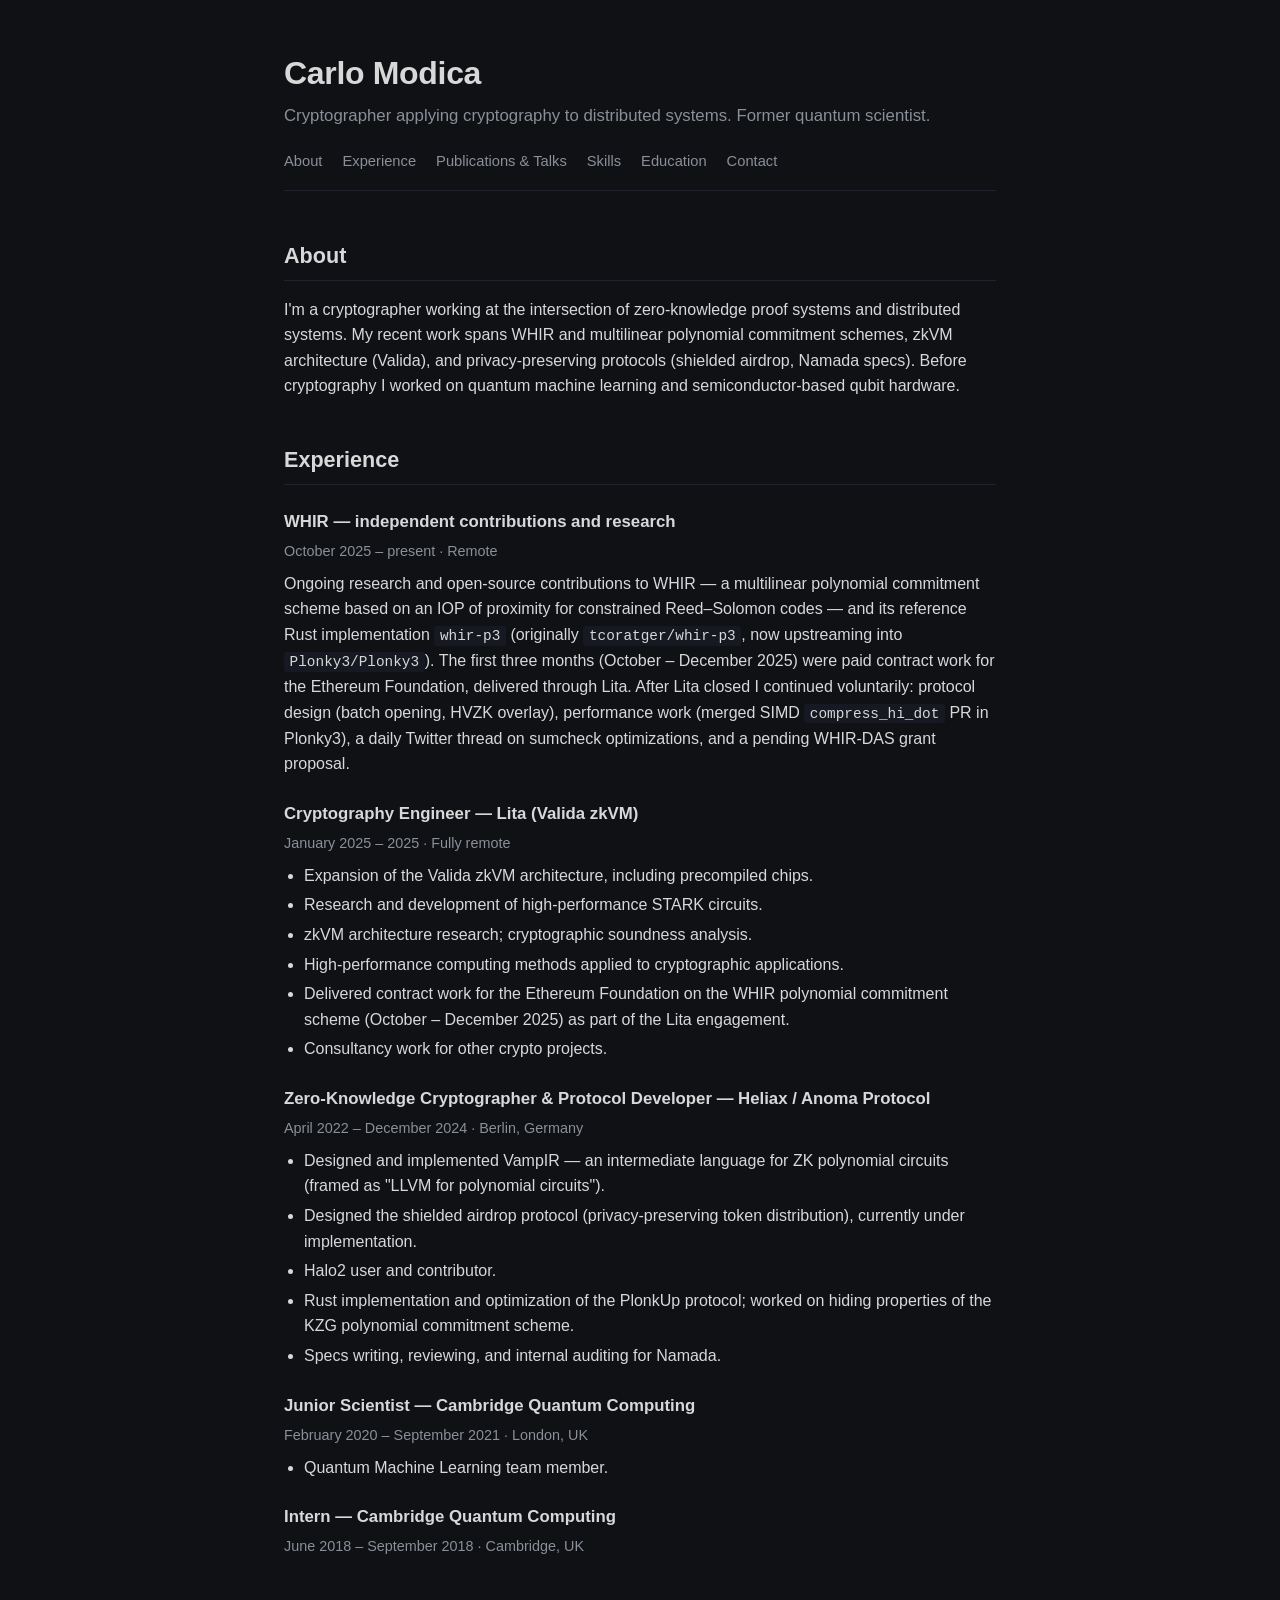
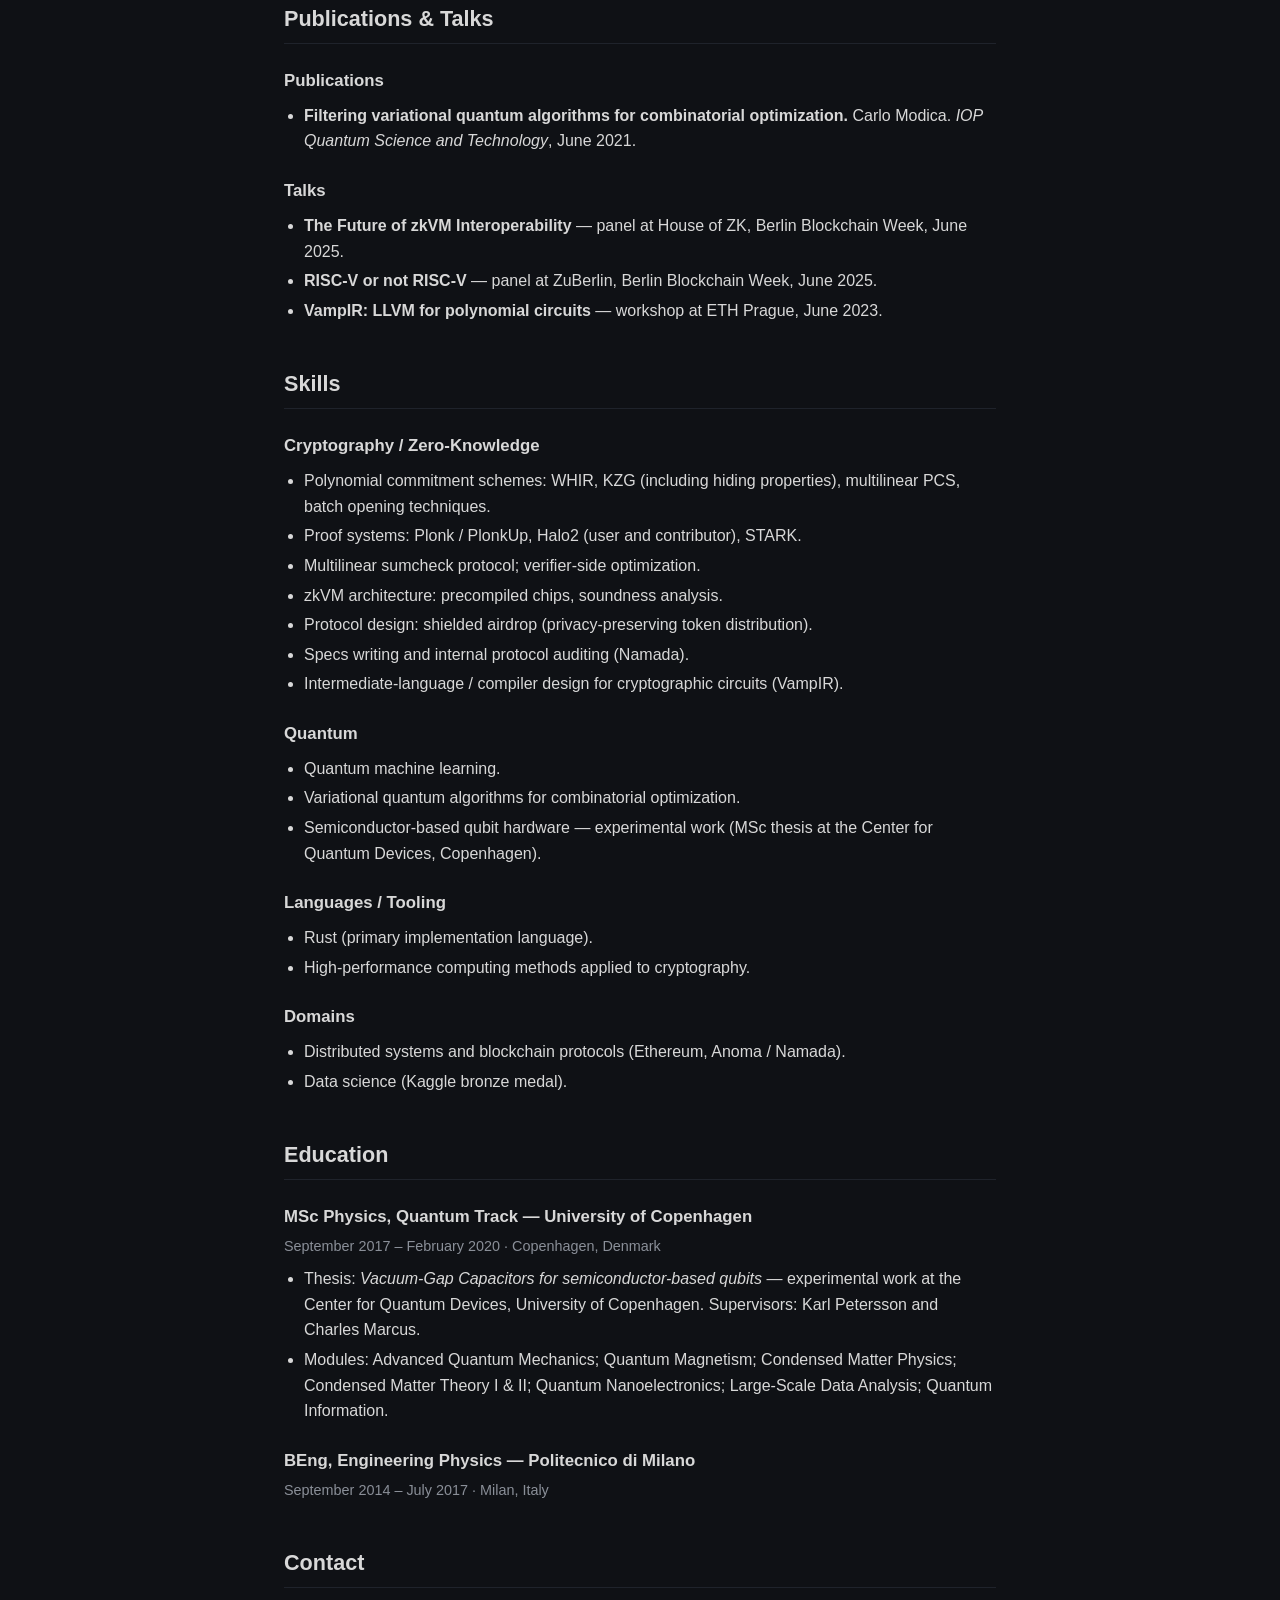
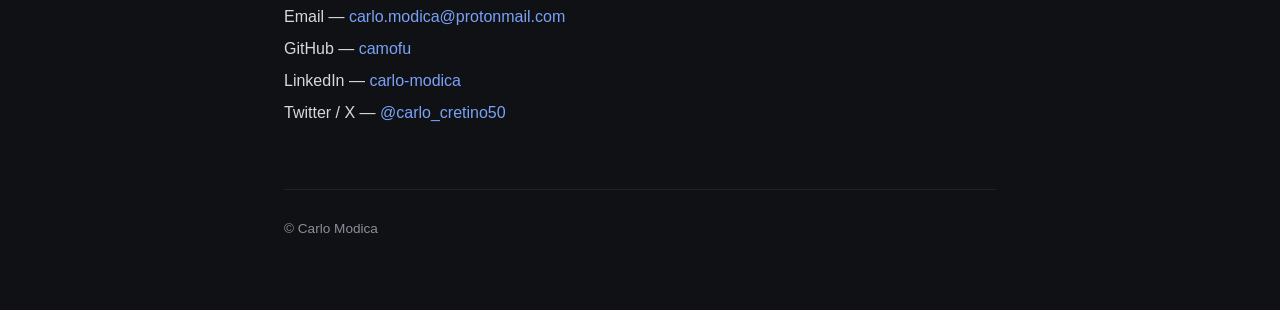
==== about.html @ 0daebffe "Add white landing with chatbot UI and portrait, move CV to about.html Landing page features a chat i" ====
<!DOCTYPE html>
<html lang="en">
<head>
<meta charset="utf-8">
<meta name="viewport" content="width=device-width, initial-scale=1">
<title>Carlo Modica</title>
<link rel="stylesheet" href="style.css">
</head>
<body>
<main>

<header>
  <h1>Carlo Modica</h1>
  <p class="tagline">Cryptographer applying cryptography to distributed systems. Former quantum scientist.</p>
  <nav>
    <a href="#about">About</a>
    <a href="#experience">Experience</a>
    <a href="#publications">Publications &amp; Talks</a>
    <a href="#skills">Skills</a>
    <a href="#education">Education</a>
    <a href="#contact">Contact</a>
  </nav>
</header>

<section id="about">
  <h2>About</h2>
  <p>I'm a cryptographer working at the intersection of zero-knowledge proof systems and distributed systems. My recent work spans WHIR and multilinear polynomial commitment schemes, zkVM architecture (Valida), and privacy-preserving protocols (shielded airdrop, Namada specs). Before cryptography I worked on quantum machine learning and semiconductor-based qubit hardware.</p>
</section>

<section id="experience">
  <h2>Experience</h2>

  <article>
    <h3>WHIR — independent contributions and research</h3>
    <p class="meta">October 2025 – present · Remote</p>
    <p>Ongoing research and open-source contributions to WHIR — a multilinear polynomial commitment scheme based on an IOP of proximity for constrained Reed–Solomon codes — and its reference Rust implementation <code>whir-p3</code> (originally <code>tcoratger/whir-p3</code>, now upstreaming into <code>Plonky3/Plonky3</code>). The first three months (October – December 2025) were paid contract work for the Ethereum Foundation, delivered through Lita. After Lita closed I continued voluntarily: protocol design (batch opening, HVZK overlay), performance work (merged SIMD <code>compress_hi_dot</code> PR in Plonky3), a daily Twitter thread on sumcheck optimizations, and a pending WHIR-DAS grant proposal.</p>
  </article>

  <article>
    <h3>Cryptography Engineer — Lita (Valida zkVM)</h3>
    <p class="meta">January 2025 – 2025 · Fully remote</p>
    <ul>
      <li>Expansion of the Valida zkVM architecture, including precompiled chips.</li>
      <li>Research and development of high-performance STARK circuits.</li>
      <li>zkVM architecture research; cryptographic soundness analysis.</li>
      <li>High-performance computing methods applied to cryptographic applications.</li>
      <li>Delivered contract work for the Ethereum Foundation on the WHIR polynomial commitment scheme (October – December 2025) as part of the Lita engagement.</li>
      <li>Consultancy work for other crypto projects.</li>
    </ul>
  </article>

  <article>
    <h3>Zero-Knowledge Cryptographer &amp; Protocol Developer — Heliax / Anoma Protocol</h3>
    <p class="meta">April 2022 – December 2024 · Berlin, Germany</p>
    <ul>
      <li>Designed and implemented VampIR — an intermediate language for ZK polynomial circuits (framed as "LLVM for polynomial circuits").</li>
      <li>Designed the shielded airdrop protocol (privacy-preserving token distribution), currently under implementation.</li>
      <li>Halo2 user and contributor.</li>
      <li>Rust implementation and optimization of the PlonkUp protocol; worked on hiding properties of the KZG polynomial commitment scheme.</li>
      <li>Specs writing, reviewing, and internal auditing for Namada.</li>
    </ul>
  </article>

  <article>
    <h3>Junior Scientist — Cambridge Quantum Computing</h3>
    <p class="meta">February 2020 – September 2021 · London, UK</p>
    <ul>
      <li>Quantum Machine Learning team member.</li>
    </ul>
  </article>

  <article>
    <h3>Intern — Cambridge Quantum Computing</h3>
    <p class="meta">June 2018 – September 2018 · Cambridge, UK</p>
  </article>
</section>

<section id="publications">
  <h2>Publications &amp; Talks</h2>

  <h3>Publications</h3>
  <ul>
    <li><strong>Filtering variational quantum algorithms for combinatorial optimization.</strong> Carlo Modica. <em>IOP Quantum Science and Technology</em>, June 2021.</li>
  </ul>

  <h3>Talks</h3>
  <ul>
    <li><strong>The Future of zkVM Interoperability</strong> — panel at House of ZK, Berlin Blockchain Week, June 2025.</li>
    <li><strong>RISC-V or not RISC-V</strong> — panel at ZuBerlin, Berlin Blockchain Week, June 2025.</li>
    <li><strong>VampIR: LLVM for polynomial circuits</strong> — workshop at ETH Prague, June 2023.</li>
  </ul>
</section>

<section id="skills">
  <h2>Skills</h2>

  <h3>Cryptography / Zero-Knowledge</h3>
  <ul>
    <li>Polynomial commitment schemes: WHIR, KZG (including hiding properties), multilinear PCS, batch opening techniques.</li>
    <li>Proof systems: Plonk / PlonkUp, Halo2 (user and contributor), STARK.</li>
    <li>Multilinear sumcheck protocol; verifier-side optimization.</li>
    <li>zkVM architecture: precompiled chips, soundness analysis.</li>
    <li>Protocol design: shielded airdrop (privacy-preserving token distribution).</li>
    <li>Specs writing and internal protocol auditing (Namada).</li>
    <li>Intermediate-language / compiler design for cryptographic circuits (VampIR).</li>
  </ul>

  <h3>Quantum</h3>
  <ul>
    <li>Quantum machine learning.</li>
    <li>Variational quantum algorithms for combinatorial optimization.</li>
    <li>Semiconductor-based qubit hardware — experimental work (MSc thesis at the Center for Quantum Devices, Copenhagen).</li>
  </ul>

  <h3>Languages / Tooling</h3>
  <ul>
    <li>Rust (primary implementation language).</li>
    <li>High-performance computing methods applied to cryptography.</li>
  </ul>

  <h3>Domains</h3>
  <ul>
    <li>Distributed systems and blockchain protocols (Ethereum, Anoma / Namada).</li>
    <li>Data science (Kaggle bronze medal).</li>
  </ul>
</section>

<section id="education">
  <h2>Education</h2>

  <article>
    <h3>MSc Physics, Quantum Track — University of Copenhagen</h3>
    <p class="meta">September 2017 – February 2020 · Copenhagen, Denmark</p>
    <ul>
      <li>Thesis: <em>Vacuum-Gap Capacitors for semiconductor-based qubits</em> — experimental work at the Center for Quantum Devices, University of Copenhagen. Supervisors: Karl Petersson and Charles Marcus.</li>
      <li>Modules: Advanced Quantum Mechanics; Quantum Magnetism; Condensed Matter Physics; Condensed Matter Theory I &amp; II; Quantum Nanoelectronics; Large-Scale Data Analysis; Quantum Information.</li>
    </ul>
  </article>

  <article>
    <h3>BEng, Engineering Physics — Politecnico di Milano</h3>
    <p class="meta">September 2014 – July 2017 · Milan, Italy</p>
  </article>
</section>

<section id="contact">
  <h2>Contact</h2>
  <ul class="contact-list">
    <li>Email — <a href="mailto:carlo.modica@protonmail.com">carlo.modica@protonmail.com</a></li>
    <li>GitHub — <a href="https://github.com/camofu">camofu</a></li>
    <li>LinkedIn — <a href="https://www.linkedin.com/in/carlo-modica/">carlo-modica</a></li>
    <li>Twitter / X — <a href="https://x.com/carlo_cretino50">@carlo_cretino50</a></li>
  </ul>
</section>

<footer>
  <p>&copy; Carlo Modica</p>
</footer>

</main>
</body>
</html>
---- style.css ----
:root {
  --bg: #0f1115;
  --fg: #d8d8d8;
  --muted: #8a8f98;
  --accent: #7aa2f7;
  --rule: #1f232b;
  --code-bg: #161922;
}

* { box-sizing: border-box; }

html, body {
  margin: 0;
  padding: 0;
  background: var(--bg);
  color: var(--fg);
  font-family: -apple-system, BlinkMacSystemFont, "Segoe UI", Roboto, "Helvetica Neue", Arial, sans-serif;
  font-size: 16px;
  line-height: 1.6;
  -webkit-font-smoothing: antialiased;
}

main {
  max-width: 760px;
  margin: 0 auto;
  padding: 3rem 1.5rem 4rem;
}

header {
  margin-bottom: 3rem;
}

header h1 {
  font-size: 2rem;
  margin: 0 0 0.25rem;
  font-weight: 600;
  letter-spacing: -0.01em;
}

.tagline {
  color: var(--muted);
  margin: 0 0 1.25rem;
  font-size: 1.05rem;
}

nav {
  display: flex;
  flex-wrap: wrap;
  gap: 0.25rem 1.25rem;
  padding-bottom: 1rem;
  border-bottom: 1px solid var(--rule);
}

nav a {
  color: var(--muted);
  text-decoration: none;
  font-size: 0.92rem;
}

nav a:hover {
  color: var(--accent);
}

section {
  margin-top: 2.75rem;
}

h2 {
  font-size: 1.35rem;
  margin: 0 0 1rem;
  font-weight: 600;
  padding-bottom: 0.4rem;
  border-bottom: 1px solid var(--rule);
}

h3 {
  font-size: 1.05rem;
  margin: 1.5rem 0 0.25rem;
  font-weight: 600;
}

article + article {
  margin-top: 1.5rem;
}

.meta {
  color: var(--muted);
  font-size: 0.9rem;
  margin: 0 0 0.5rem;
}

p {
  margin: 0.5rem 0;
}

ul {
  margin: 0.5rem 0;
  padding-left: 1.25rem;
}

li {
  margin: 0.25rem 0;
}

a {
  color: var(--accent);
  text-decoration: none;
}

a:hover {
  text-decoration: underline;
}

code {
  background: var(--code-bg);
  padding: 0.1rem 0.35rem;
  border-radius: 3px;
  font-size: 0.9em;
  font-family: "SF Mono", Menlo, Consolas, monospace;
}

.contact-list {
  list-style: none;
  padding: 0;
}

.contact-list li {
  margin: 0.4rem 0;
}

footer {
  margin-top: 4rem;
  padding-top: 1.25rem;
  border-top: 1px solid var(--rule);
  color: var(--muted);
  font-size: 0.85rem;
}
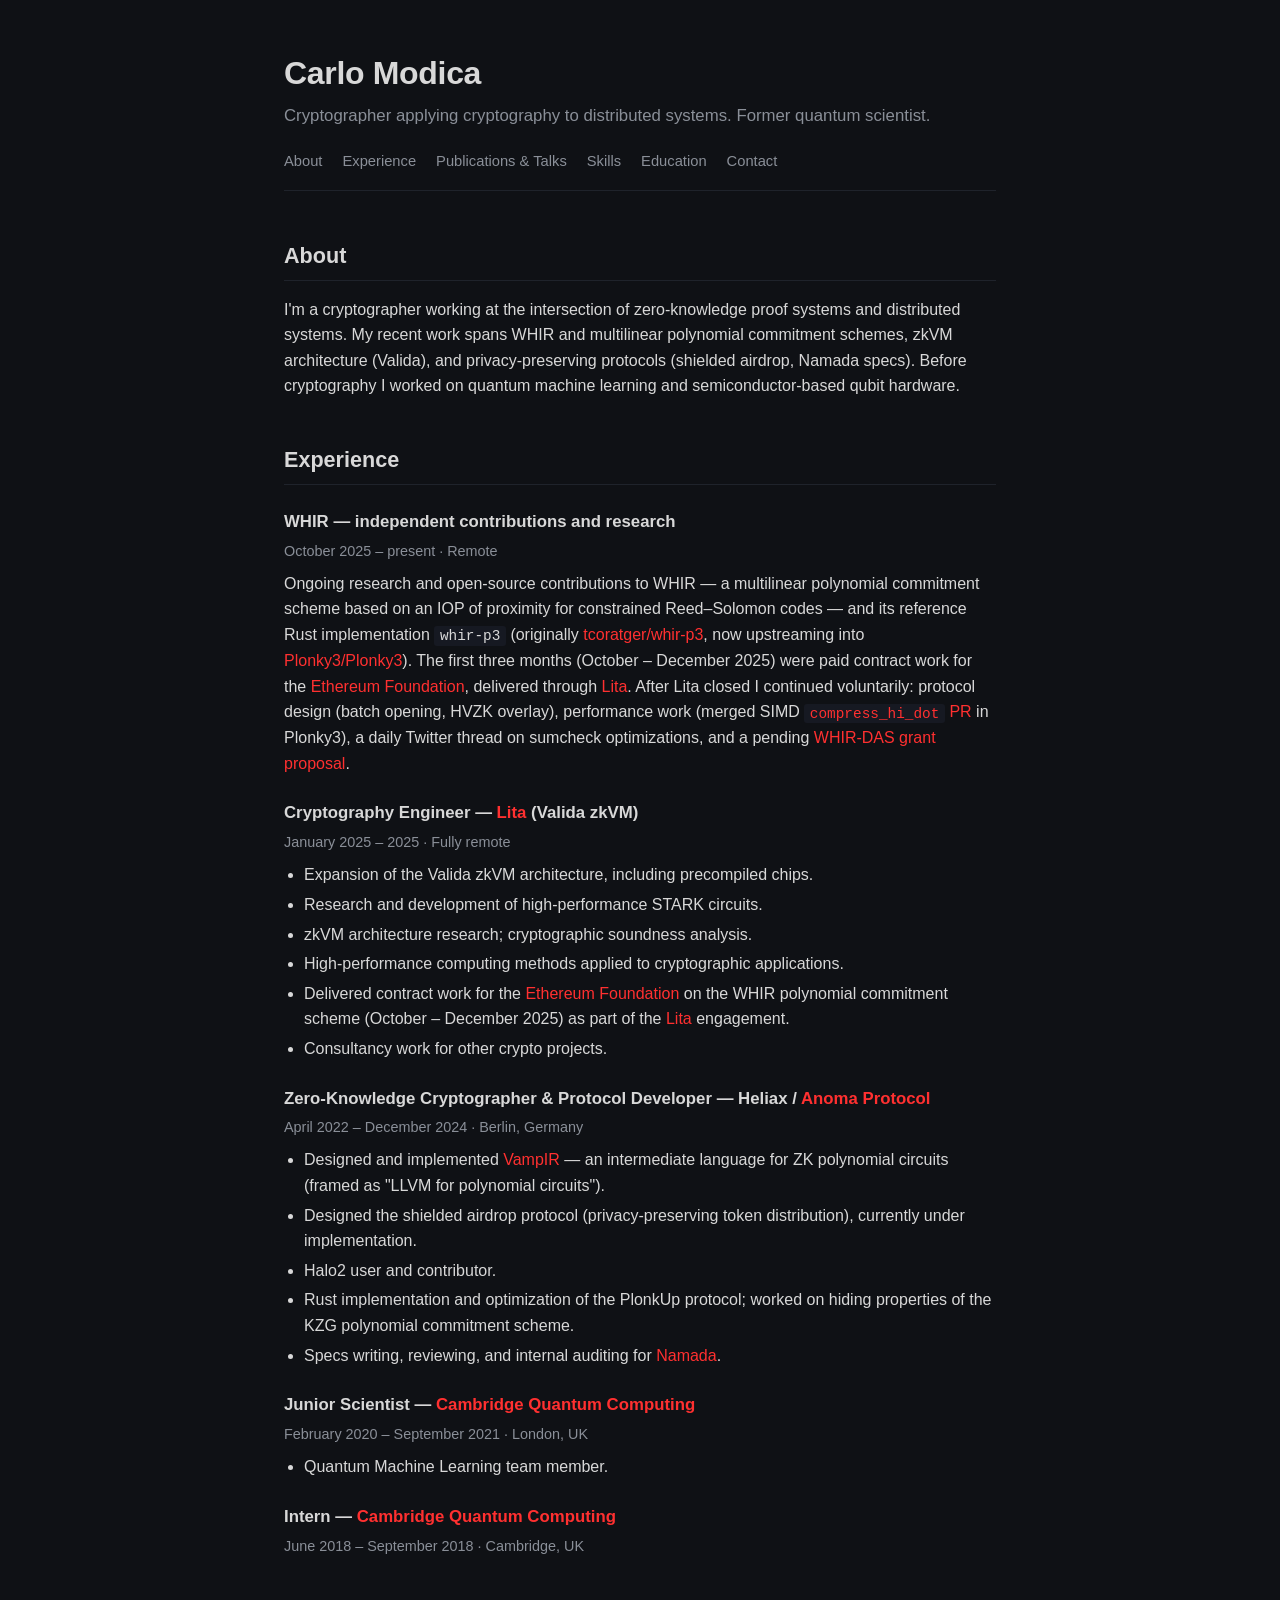
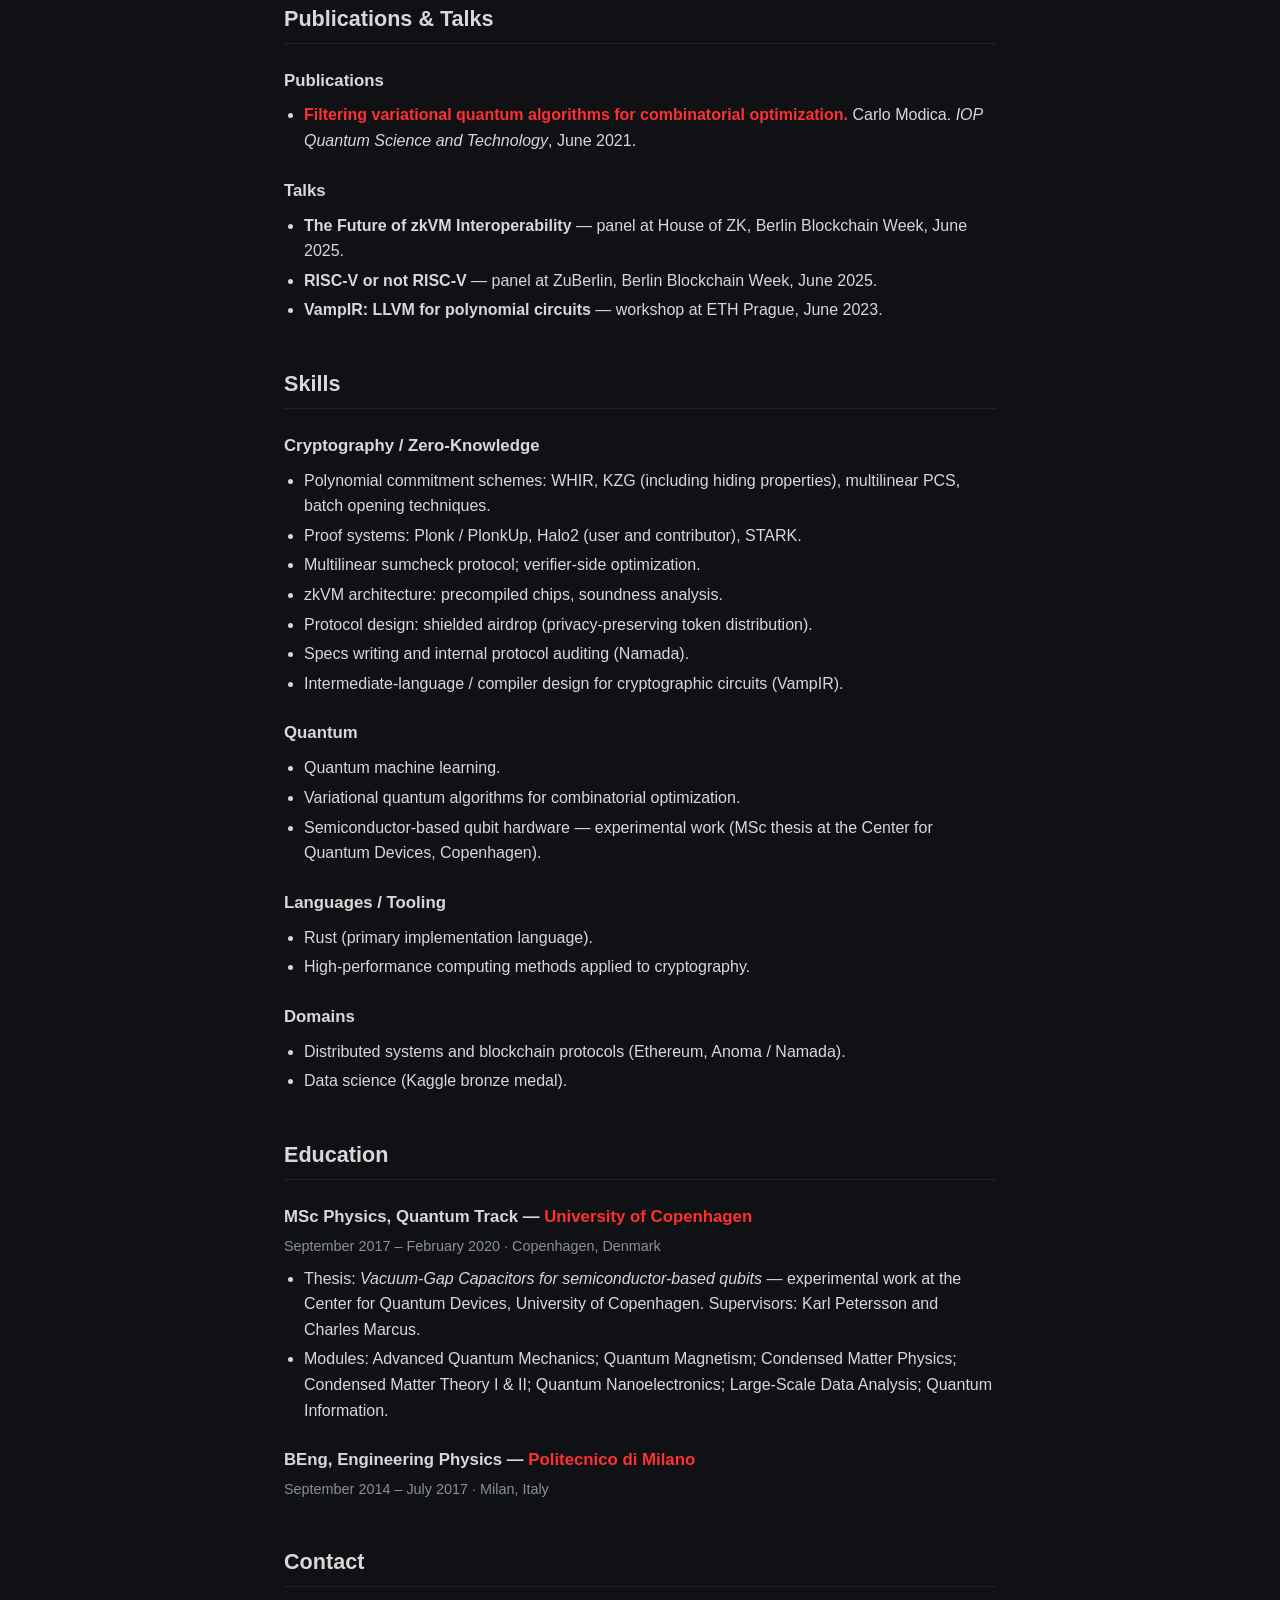
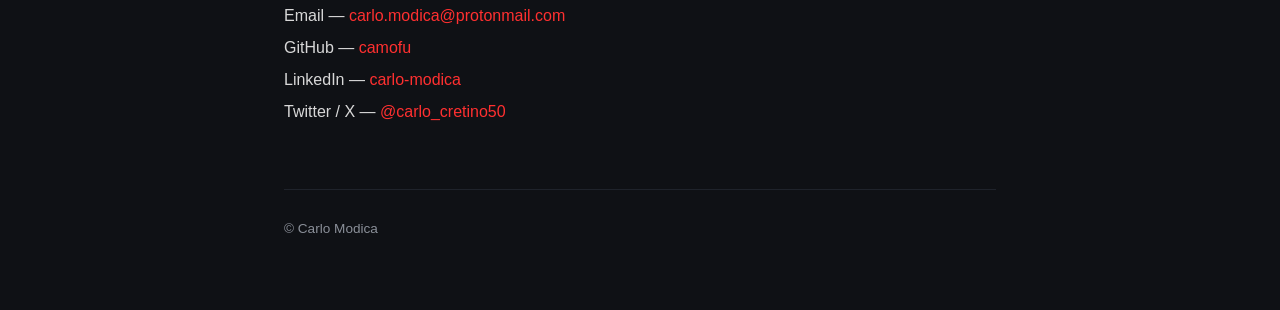
==== commit 2044335f: "Add CV links across about page; switch link color to red Co-Authored-By: Claude Opus 4.7 (1M context" ====
--- a/about.html
+++ b/about.html
@@ -33,36 +33,36 @@
   <article>
     <h3>WHIR — independent contributions and research</h3>
     <p class="meta">October 2025 – present · Remote</p>
-    <p>Ongoing research and open-source contributions to WHIR — a multilinear polynomial commitment scheme based on an IOP of proximity for constrained Reed–Solomon codes — and its reference Rust implementation <code>whir-p3</code> (originally <code>tcoratger/whir-p3</code>, now upstreaming into <code>Plonky3/Plonky3</code>). The first three months (October – December 2025) were paid contract work for the Ethereum Foundation, delivered through Lita. After Lita closed I continued voluntarily: protocol design (batch opening, HVZK overlay), performance work (merged SIMD <code>compress_hi_dot</code> PR in Plonky3), a daily Twitter thread on sumcheck optimizations, and a pending WHIR-DAS grant proposal.</p>
+    <p>Ongoing research and open-source contributions to WHIR — a multilinear polynomial commitment scheme based on an IOP of proximity for constrained Reed–Solomon codes — and its reference Rust implementation <code>whir-p3</code> (originally <a href="https://github.com/tcoratger/whir-p3">tcoratger/whir-p3</a>, now upstreaming into <a href="https://github.com/Plonky3/Plonky3">Plonky3/Plonky3</a>). The first three months (October – December 2025) were paid contract work for the <a href="https://ethereum.foundation/">Ethereum Foundation</a>, delivered through <a href="https://www.lita.foundation/">Lita</a>. After Lita closed I continued voluntarily: protocol design (batch opening, HVZK overlay), performance work (merged SIMD <a href="https://github.com/Plonky3/Plonky3/pull/1574"><code>compress_hi_dot</code> PR</a> in Plonky3), a daily Twitter thread on sumcheck optimizations, and a pending <a href="https://github.com/camofu/whir-das">WHIR-DAS grant proposal</a>.</p>
   </article>
 
   <article>
-    <h3>Cryptography Engineer — Lita (Valida zkVM)</h3>
+    <h3>Cryptography Engineer — <a href="https://www.lita.foundation/">Lita</a> (Valida zkVM)</h3>
     <p class="meta">January 2025 – 2025 · Fully remote</p>
     <ul>
       <li>Expansion of the Valida zkVM architecture, including precompiled chips.</li>
       <li>Research and development of high-performance STARK circuits.</li>
       <li>zkVM architecture research; cryptographic soundness analysis.</li>
       <li>High-performance computing methods applied to cryptographic applications.</li>
-      <li>Delivered contract work for the Ethereum Foundation on the WHIR polynomial commitment scheme (October – December 2025) as part of the Lita engagement.</li>
+      <li>Delivered contract work for the <a href="https://ethereum.foundation/">Ethereum Foundation</a> on the WHIR polynomial commitment scheme (October – December 2025) as part of the <a href="https://www.lita.foundation/">Lita</a> engagement.</li>
       <li>Consultancy work for other crypto projects.</li>
     </ul>
   </article>
 
   <article>
-    <h3>Zero-Knowledge Cryptographer &amp; Protocol Developer — Heliax / Anoma Protocol</h3>
+    <h3>Zero-Knowledge Cryptographer &amp; Protocol Developer — Heliax / <a href="https://anoma.net/">Anoma Protocol</a></h3>
     <p class="meta">April 2022 – December 2024 · Berlin, Germany</p>
     <ul>
-      <li>Designed and implemented VampIR — an intermediate language for ZK polynomial circuits (framed as "LLVM for polynomial circuits").</li>
+      <li>Designed and implemented <a href="https://github.com/anoma/vamp-ir">VampIR</a> — an intermediate language for ZK polynomial circuits (framed as "LLVM for polynomial circuits").</li>
       <li>Designed the shielded airdrop protocol (privacy-preserving token distribution), currently under implementation.</li>
       <li>Halo2 user and contributor.</li>
       <li>Rust implementation and optimization of the PlonkUp protocol; worked on hiding properties of the KZG polynomial commitment scheme.</li>
-      <li>Specs writing, reviewing, and internal auditing for Namada.</li>
+      <li>Specs writing, reviewing, and internal auditing for <a href="https://namada.net/">Namada</a>.</li>
     </ul>
   </article>
 
   <article>
-    <h3>Junior Scientist — Cambridge Quantum Computing</h3>
+    <h3>Junior Scientist — <a href="https://www.quantinuum.com/">Cambridge Quantum Computing</a></h3>
     <p class="meta">February 2020 – September 2021 · London, UK</p>
     <ul>
       <li>Quantum Machine Learning team member.</li>
@@ -70,7 +70,7 @@
   </article>
 
   <article>
-    <h3>Intern — Cambridge Quantum Computing</h3>
+    <h3>Intern — <a href="https://www.quantinuum.com/">Cambridge Quantum Computing</a></h3>
     <p class="meta">June 2018 – September 2018 · Cambridge, UK</p>
   </article>
 </section>
@@ -80,7 +80,7 @@
 
   <h3>Publications</h3>
   <ul>
-    <li><strong>Filtering variational quantum algorithms for combinatorial optimization.</strong> Carlo Modica. <em>IOP Quantum Science and Technology</em>, June 2021.</li>
+    <li><strong><a href="https://iopscience.iop.org/article/10.1088/2058-9565/ac3e54/meta">Filtering variational quantum algorithms for combinatorial optimization.</a></strong> Carlo Modica. <em>IOP Quantum Science and Technology</em>, June 2021.</li>
   </ul>
 
   <h3>Talks</h3>
@@ -129,7 +129,7 @@
   <h2>Education</h2>
 
   <article>
-    <h3>MSc Physics, Quantum Track — University of Copenhagen</h3>
+    <h3>MSc Physics, Quantum Track — <a href="https://www.ku.dk/en">University of Copenhagen</a></h3>
     <p class="meta">September 2017 – February 2020 · Copenhagen, Denmark</p>
     <ul>
       <li>Thesis: <em>Vacuum-Gap Capacitors for semiconductor-based qubits</em> — experimental work at the Center for Quantum Devices, University of Copenhagen. Supervisors: Karl Petersson and Charles Marcus.</li>
@@ -138,7 +138,7 @@
   </article>
 
   <article>
-    <h3>BEng, Engineering Physics — Politecnico di Milano</h3>
+    <h3>BEng, Engineering Physics — <a href="https://www.polimi.it/en">Politecnico di Milano</a></h3>
     <p class="meta">September 2014 – July 2017 · Milan, Italy</p>
   </article>
 </section>
--- a/style.css
+++ b/style.css
@@ -2,7 +2,7 @@
   --bg: #0f1115;
   --fg: #d8d8d8;
   --muted: #8a8f98;
-  --accent: #7aa2f7;
+  --accent: #ff3030;
   --rule: #1f232b;
   --code-bg: #161922;
 }
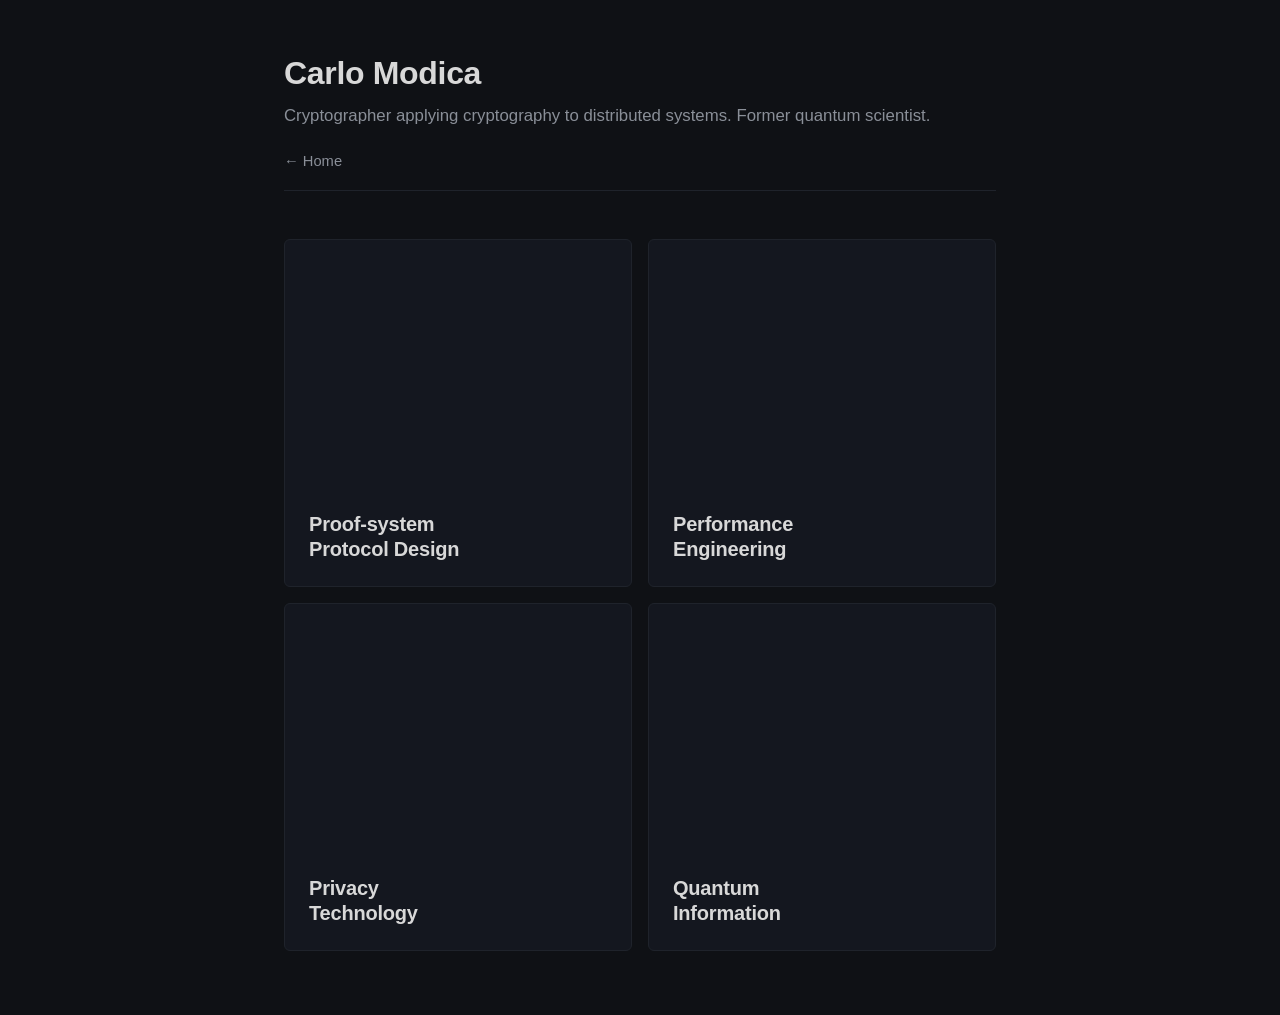
==== commit 94368931: "Replace about CV with topical tile grid; wire chatbot to backend API About page now shows a 2x2 grid" ====
--- a/about.html
+++ b/about.html
@@ -3,7 +3,7 @@
 <head>
 <meta charset="utf-8">
 <meta name="viewport" content="width=device-width, initial-scale=1">
-<title>Carlo Modica</title>
+<title>Carlo Modica — About</title>
 <link rel="stylesheet" href="style.css">
 </head>
 <body>
@@ -13,149 +13,24 @@
   <h1>Carlo Modica</h1>
   <p class="tagline">Cryptographer applying cryptography to distributed systems. Former quantum scientist.</p>
   <nav>
-    <a href="#about">About</a>
-    <a href="#experience">Experience</a>
-    <a href="#publications">Publications &amp; Talks</a>
-    <a href="#skills">Skills</a>
-    <a href="#education">Education</a>
-    <a href="#contact">Contact</a>
+    <a href="index.html">← Home</a>
   </nav>
 </header>
 
-<section id="about">
-  <h2>About</h2>
-  <p>I'm a cryptographer working at the intersection of zero-knowledge proof systems and distributed systems. My recent work spans WHIR and multilinear polynomial commitment schemes, zkVM architecture (Valida), and privacy-preserving protocols (shielded airdrop, Namada specs). Before cryptography I worked on quantum machine learning and semiconductor-based qubit hardware.</p>
+<section class="tile-grid" aria-label="Topics">
+  <a class="tile" href="protocol.html">
+    <span class="tile-title">Proof-system<br>Protocol Design</span>
+  </a>
+  <a class="tile" href="performance.html">
+    <span class="tile-title">Performance<br>Engineering</span>
+  </a>
+  <a class="tile" href="privacy.html">
+    <span class="tile-title">Privacy<br>Technology</span>
+  </a>
+  <a class="tile" href="quantum.html">
+    <span class="tile-title">Quantum<br>Information</span>
+  </a>
 </section>
-
-<section id="experience">
-  <h2>Experience</h2>
-
-  <article>
-    <h3>WHIR — independent contributions and research</h3>
-    <p class="meta">October 2025 – present · Remote</p>
-    <p>Ongoing research and open-source contributions to WHIR — a multilinear polynomial commitment scheme based on an IOP of proximity for constrained Reed–Solomon codes — and its reference Rust implementation <code>whir-p3</code> (originally <a href="https://github.com/tcoratger/whir-p3">tcoratger/whir-p3</a>, now upstreaming into <a href="https://github.com/Plonky3/Plonky3">Plonky3/Plonky3</a>). The first three months (October – December 2025) were paid contract work for the <a href="https://ethereum.foundation/">Ethereum Foundation</a>, delivered through <a href="https://www.lita.foundation/">Lita</a>. After Lita closed I continued voluntarily: protocol design (batch opening, HVZK overlay), performance work (merged SIMD <a href="https://github.com/Plonky3/Plonky3/pull/1574"><code>compress_hi_dot</code> PR</a> in Plonky3), a daily Twitter thread on sumcheck optimizations, and a pending <a href="https://github.com/camofu/whir-das">WHIR-DAS grant proposal</a>.</p>
-  </article>
-
-  <article>
-    <h3>Cryptography Engineer — <a href="https://www.lita.foundation/">Lita</a> (Valida zkVM)</h3>
-    <p class="meta">January 2025 – 2025 · Fully remote</p>
-    <ul>
-      <li>Expansion of the Valida zkVM architecture, including precompiled chips.</li>
-      <li>Research and development of high-performance STARK circuits.</li>
-      <li>zkVM architecture research; cryptographic soundness analysis.</li>
-      <li>High-performance computing methods applied to cryptographic applications.</li>
-      <li>Delivered contract work for the <a href="https://ethereum.foundation/">Ethereum Foundation</a> on the WHIR polynomial commitment scheme (October – December 2025) as part of the <a href="https://www.lita.foundation/">Lita</a> engagement.</li>
-      <li>Consultancy work for other crypto projects.</li>
-    </ul>
-  </article>
-
-  <article>
-    <h3>Zero-Knowledge Cryptographer &amp; Protocol Developer — Heliax / <a href="https://anoma.net/">Anoma Protocol</a></h3>
-    <p class="meta">April 2022 – December 2024 · Berlin, Germany</p>
-    <ul>
-      <li>Designed and implemented <a href="https://github.com/anoma/vamp-ir">VampIR</a> — an intermediate language for ZK polynomial circuits (framed as "LLVM for polynomial circuits").</li>
-      <li>Designed the shielded airdrop protocol (privacy-preserving token distribution), currently under implementation.</li>
-      <li>Halo2 user and contributor.</li>
-      <li>Rust implementation and optimization of the PlonkUp protocol; worked on hiding properties of the KZG polynomial commitment scheme.</li>
-      <li>Specs writing, reviewing, and internal auditing for <a href="https://namada.net/">Namada</a>.</li>
-    </ul>
-  </article>
-
-  <article>
-    <h3>Junior Scientist — <a href="https://www.quantinuum.com/">Cambridge Quantum Computing</a></h3>
-    <p class="meta">February 2020 – September 2021 · London, UK</p>
-    <ul>
-      <li>Quantum Machine Learning team member.</li>
-    </ul>
-  </article>
-
-  <article>
-    <h3>Intern — <a href="https://www.quantinuum.com/">Cambridge Quantum Computing</a></h3>
-    <p class="meta">June 2018 – September 2018 · Cambridge, UK</p>
-  </article>
-</section>
-
-<section id="publications">
-  <h2>Publications &amp; Talks</h2>
-
-  <h3>Publications</h3>
-  <ul>
-    <li><strong><a href="https://iopscience.iop.org/article/10.1088/2058-9565/ac3e54/meta">Filtering variational quantum algorithms for combinatorial optimization.</a></strong> Carlo Modica. <em>IOP Quantum Science and Technology</em>, June 2021.</li>
-  </ul>
-
-  <h3>Talks</h3>
-  <ul>
-    <li><strong>The Future of zkVM Interoperability</strong> — panel at House of ZK, Berlin Blockchain Week, June 2025.</li>
-    <li><strong>RISC-V or not RISC-V</strong> — panel at ZuBerlin, Berlin Blockchain Week, June 2025.</li>
-    <li><strong>VampIR: LLVM for polynomial circuits</strong> — workshop at ETH Prague, June 2023.</li>
-  </ul>
-</section>
-
-<section id="skills">
-  <h2>Skills</h2>
-
-  <h3>Cryptography / Zero-Knowledge</h3>
-  <ul>
-    <li>Polynomial commitment schemes: WHIR, KZG (including hiding properties), multilinear PCS, batch opening techniques.</li>
-    <li>Proof systems: Plonk / PlonkUp, Halo2 (user and contributor), STARK.</li>
-    <li>Multilinear sumcheck protocol; verifier-side optimization.</li>
-    <li>zkVM architecture: precompiled chips, soundness analysis.</li>
-    <li>Protocol design: shielded airdrop (privacy-preserving token distribution).</li>
-    <li>Specs writing and internal protocol auditing (Namada).</li>
-    <li>Intermediate-language / compiler design for cryptographic circuits (VampIR).</li>
-  </ul>
-
-  <h3>Quantum</h3>
-  <ul>
-    <li>Quantum machine learning.</li>
-    <li>Variational quantum algorithms for combinatorial optimization.</li>
-    <li>Semiconductor-based qubit hardware — experimental work (MSc thesis at the Center for Quantum Devices, Copenhagen).</li>
-  </ul>
-
-  <h3>Languages / Tooling</h3>
-  <ul>
-    <li>Rust (primary implementation language).</li>
-    <li>High-performance computing methods applied to cryptography.</li>
-  </ul>
-
-  <h3>Domains</h3>
-  <ul>
-    <li>Distributed systems and blockchain protocols (Ethereum, Anoma / Namada).</li>
-    <li>Data science (Kaggle bronze medal).</li>
-  </ul>
-</section>
-
-<section id="education">
-  <h2>Education</h2>
-
-  <article>
-    <h3>MSc Physics, Quantum Track — <a href="https://www.ku.dk/en">University of Copenhagen</a></h3>
-    <p class="meta">September 2017 – February 2020 · Copenhagen, Denmark</p>
-    <ul>
-      <li>Thesis: <em>Vacuum-Gap Capacitors for semiconductor-based qubits</em> — experimental work at the Center for Quantum Devices, University of Copenhagen. Supervisors: Karl Petersson and Charles Marcus.</li>
-      <li>Modules: Advanced Quantum Mechanics; Quantum Magnetism; Condensed Matter Physics; Condensed Matter Theory I &amp; II; Quantum Nanoelectronics; Large-Scale Data Analysis; Quantum Information.</li>
-    </ul>
-  </article>
-
-  <article>
-    <h3>BEng, Engineering Physics — <a href="https://www.polimi.it/en">Politecnico di Milano</a></h3>
-    <p class="meta">September 2014 – July 2017 · Milan, Italy</p>
-  </article>
-</section>
-
-<section id="contact">
-  <h2>Contact</h2>
-  <ul class="contact-list">
-    <li>Email — <a href="mailto:carlo.modica@protonmail.com">carlo.modica@protonmail.com</a></li>
-    <li>GitHub — <a href="https://github.com/camofu">camofu</a></li>
-    <li>LinkedIn — <a href="https://www.linkedin.com/in/carlo-modica/">carlo-modica</a></li>
-    <li>Twitter / X — <a href="https://x.com/carlo_cretino50">@carlo_cretino50</a></li>
-  </ul>
-</section>
-
-<footer>
-  <p>&copy; Carlo Modica</p>
-</footer>
 
 </main>
 </body>
--- a/style.css
+++ b/style.css
@@ -128,6 +128,56 @@
   margin: 0.4rem 0;
 }
 
+.tile-grid {
+  display: grid;
+  grid-template-columns: repeat(2, 1fr);
+  gap: 1rem;
+  margin-top: 2rem;
+}
+
+.tile {
+  display: flex;
+  align-items: flex-end;
+  aspect-ratio: 1 / 1;
+  padding: 1.5rem;
+  border: 1px solid var(--rule);
+  border-radius: 6px;
+  color: var(--fg);
+  text-decoration: none;
+  background: #14171f;
+  transition: border-color 0.15s ease, transform 0.15s ease, background 0.15s ease;
+}
+
+.tile:hover {
+  border-color: var(--accent);
+  color: var(--accent);
+  text-decoration: none;
+  transform: translateY(-2px);
+}
+
+.tile-title {
+  font-size: 1.25rem;
+  font-weight: 600;
+  letter-spacing: -0.01em;
+  line-height: 1.25;
+}
+
+@media (max-width: 560px) {
+  .tile-grid {
+    grid-template-columns: 1fr;
+  }
+  .tile {
+    aspect-ratio: 5 / 2;
+  }
+}
+
+.back-link {
+  display: inline-block;
+  margin-bottom: 1.5rem;
+  color: var(--muted);
+  font-size: 0.92rem;
+}
+
 footer {
   margin-top: 4rem;
   padding-top: 1.25rem;
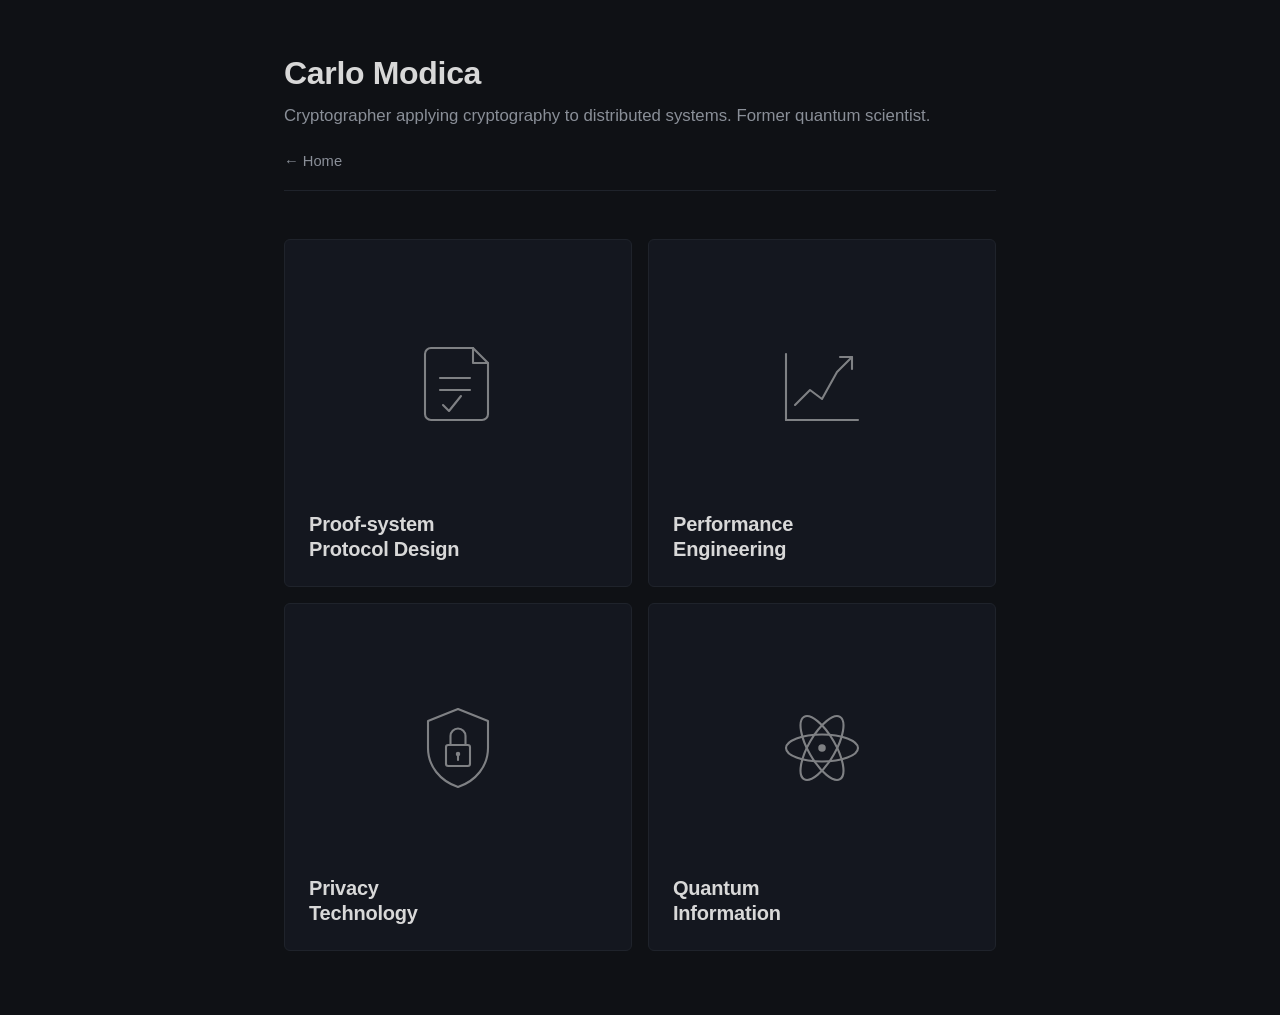
==== commit ea901b6d: "Add line-art icons to about tiles that inherit hover color Each tile gets an inline SVG (scroll, cha" ====
--- a/about.html
+++ b/about.html
@@ -18,16 +18,50 @@
 </header>
 
 <section class="tile-grid" aria-label="Topics">
-  <a class="tile" href="protocol.html">
+  <a class="tile tile-protocol" href="protocol.html">
+    <span class="tile-icon" aria-hidden="true">
+      <svg viewBox="0 0 64 64" fill="none" stroke="currentColor" stroke-width="1.4" stroke-linecap="round" stroke-linejoin="round">
+        <path d="M14 8 H42 L52 18 V52 a4 4 0 0 1 -4 4 H14 a4 4 0 0 1 -4 -4 V12 a4 4 0 0 1 4 -4 z"/>
+        <path d="M42 8 V18 H52"/>
+        <path d="M20 28 H40"/>
+        <path d="M20 36 H40"/>
+        <path d="M22 46 l4 4 l8 -10"/>
+      </svg>
+    </span>
     <span class="tile-title">Proof-system<br>Protocol Design</span>
   </a>
-  <a class="tile" href="performance.html">
+  <a class="tile tile-performance" href="performance.html">
+    <span class="tile-icon" aria-hidden="true">
+      <svg viewBox="0 0 64 64" fill="none" stroke="currentColor" stroke-width="1.4" stroke-linecap="round" stroke-linejoin="round">
+        <path d="M8 56 H56"/>
+        <path d="M8 56 V12"/>
+        <polyline points="14,46 24,36 32,42 42,24 52,14"/>
+        <polyline points="44,14 52,14 52,22"/>
+      </svg>
+    </span>
     <span class="tile-title">Performance<br>Engineering</span>
   </a>
-  <a class="tile" href="privacy.html">
+  <a class="tile tile-privacy" href="privacy.html">
+    <span class="tile-icon" aria-hidden="true">
+      <svg viewBox="0 0 64 64" fill="none" stroke="currentColor" stroke-width="1.4" stroke-linecap="round" stroke-linejoin="round">
+        <path d="M32 6 L52 14 V32 c0 12 -8 22 -20 26 c -12 -4 -20 -14 -20 -26 V14 z"/>
+        <rect x="24" y="30" width="16" height="14" rx="1.5"/>
+        <path d="M27 30 V24 a5 5 0 0 1 10 0 V30"/>
+        <circle cx="32" cy="36" r="1.5" fill="currentColor" stroke="none"/>
+        <path d="M32 37 V40"/>
+      </svg>
+    </span>
     <span class="tile-title">Privacy<br>Technology</span>
   </a>
-  <a class="tile" href="quantum.html">
+  <a class="tile tile-quantum" href="quantum.html">
+    <span class="tile-icon" aria-hidden="true">
+      <svg viewBox="0 0 64 64" fill="none" stroke="currentColor" stroke-width="1.4" stroke-linecap="round" stroke-linejoin="round">
+        <circle cx="32" cy="32" r="2.5" fill="currentColor" stroke="none"/>
+        <ellipse cx="32" cy="32" rx="24" ry="9"/>
+        <ellipse cx="32" cy="32" rx="24" ry="9" transform="rotate(60 32 32)"/>
+        <ellipse cx="32" cy="32" rx="24" ry="9" transform="rotate(-60 32 32)"/>
+      </svg>
+    </span>
     <span class="tile-title">Quantum<br>Information</span>
   </a>
 </section>
--- a/style.css
+++ b/style.css
@@ -137,7 +137,7 @@
 
 .tile {
   display: flex;
-  align-items: flex-end;
+  flex-direction: column;
   aspect-ratio: 1 / 1;
   padding: 1.5rem;
   border: 1px solid var(--rule);
@@ -149,10 +149,33 @@
 }
 
 .tile:hover {
-  border-color: var(--accent);
-  color: var(--accent);
   text-decoration: none;
   transform: translateY(-2px);
+}
+
+.tile-protocol:hover    { border-color: #ff3030; color: #ff3030; }
+.tile-performance:hover { border-color: #ffb020; color: #ffb020; }
+.tile-privacy:hover     { border-color: #30d06a; color: #30d06a; }
+.tile-quantum:hover     { border-color: #4aa8ff; color: #4aa8ff; }
+
+.tile-icon {
+  flex: 1;
+  display: flex;
+  align-items: center;
+  justify-content: center;
+  margin-bottom: 0.5rem;
+}
+
+.tile-icon svg {
+  width: 45%;
+  max-width: 96px;
+  height: auto;
+  opacity: 0.55;
+  transition: opacity 0.15s ease;
+}
+
+.tile:hover .tile-icon svg {
+  opacity: 1;
 }
 
 .tile-title {
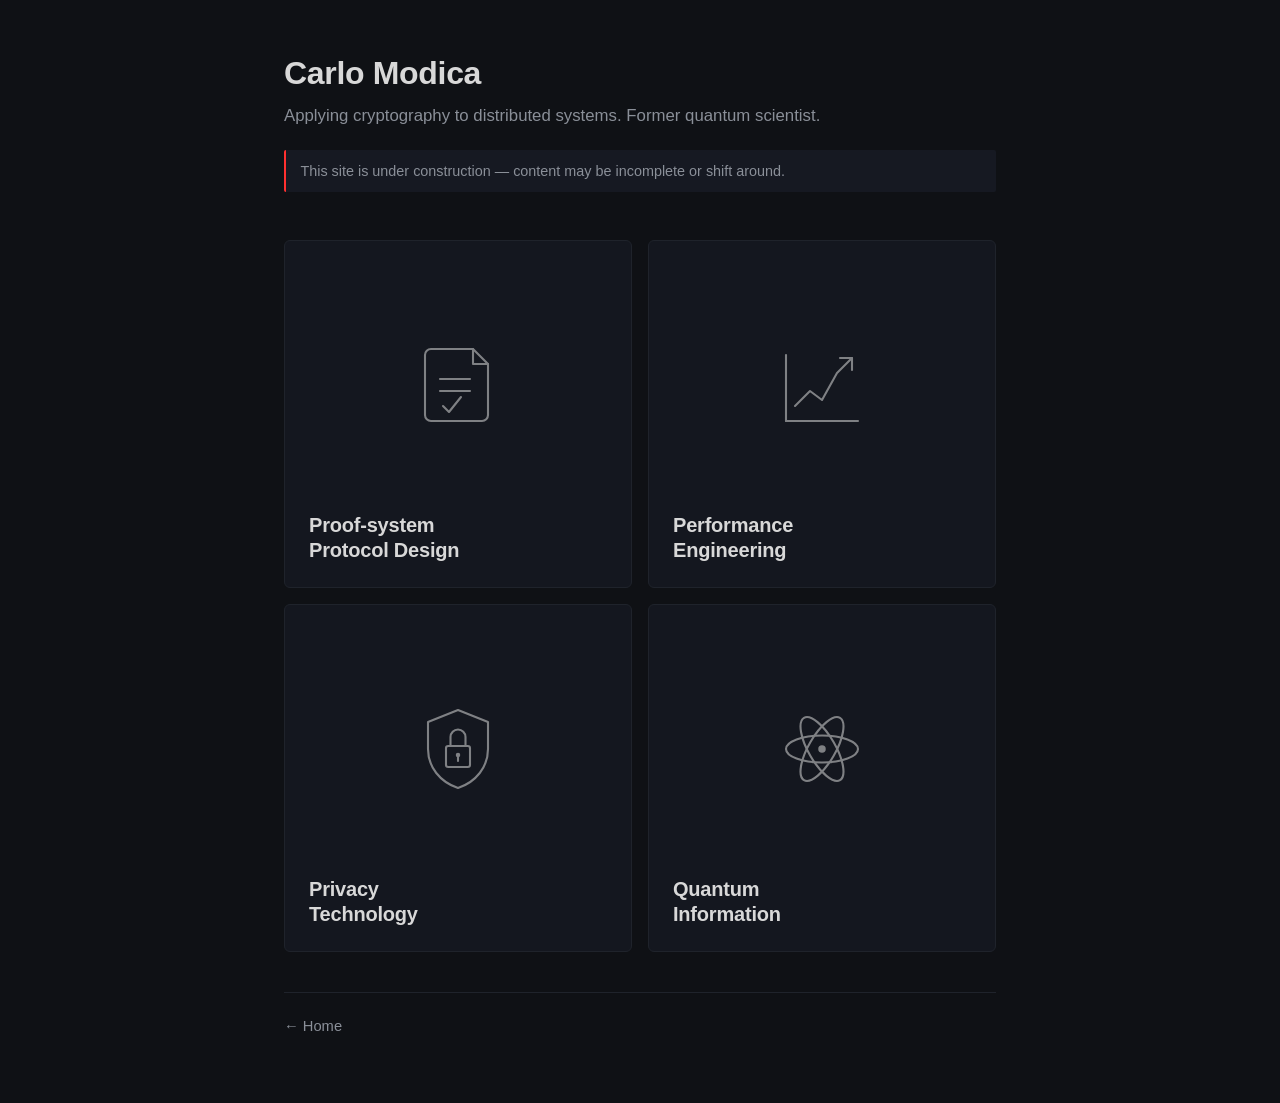
==== commit 56f6d485: "Theme category pages by tile color and refine about page Each category page now sets its own --accen" ====
--- a/about.html
+++ b/about.html
@@ -11,10 +11,8 @@
 
 <header>
   <h1>Carlo Modica</h1>
-  <p class="tagline">Cryptographer applying cryptography to distributed systems. Former quantum scientist.</p>
-  <nav>
-    <a href="index.html">← Home</a>
-  </nav>
+  <p class="tagline">Applying cryptography to distributed systems. Former quantum scientist.</p>
+  <p class="disclaimer">This site is under construction — content may be incomplete or shift around.</p>
 </header>
 
 <section class="tile-grid" aria-label="Topics">
@@ -66,6 +64,10 @@
   </a>
 </section>
 
+<nav class="bottom-nav">
+  <a href="index.html">← Home</a>
+</nav>
+
 </main>
 </body>
 </html>
--- a/style.css
+++ b/style.css
@@ -6,6 +6,11 @@
   --rule: #1f232b;
   --code-bg: #161922;
 }
+
+body.theme-protocol    { --accent: #ff3030; }
+body.theme-performance { --accent: #ffb020; }
+body.theme-privacy     { --accent: #30d06a; }
+body.theme-quantum     { --accent: #4aa8ff; }
 
 * { box-sizing: border-box; }
 
@@ -187,10 +192,16 @@
 
 @media (max-width: 560px) {
   .tile-grid {
-    grid-template-columns: 1fr;
+    gap: 0.6rem;
   }
   .tile {
-    aspect-ratio: 5 / 2;
+    padding: 1rem;
+  }
+  .tile-title {
+    font-size: 1rem;
+  }
+  .tile-icon svg {
+    max-width: 64px;
   }
 }
 
@@ -199,6 +210,24 @@
   margin-bottom: 1.5rem;
   color: var(--muted);
   font-size: 0.92rem;
+}
+
+.disclaimer {
+  margin: 1rem 0 0;
+  padding: 0.6rem 0.9rem;
+  border-left: 2px solid var(--accent);
+  color: var(--muted);
+  font-size: 0.9rem;
+  background: var(--code-bg);
+  border-radius: 2px;
+}
+
+nav.bottom-nav {
+  display: block;
+  margin-top: 2.5rem;
+  padding: 1.25rem 0 0;
+  border-top: 1px solid var(--rule);
+  border-bottom: none;
 }
 
 footer {
